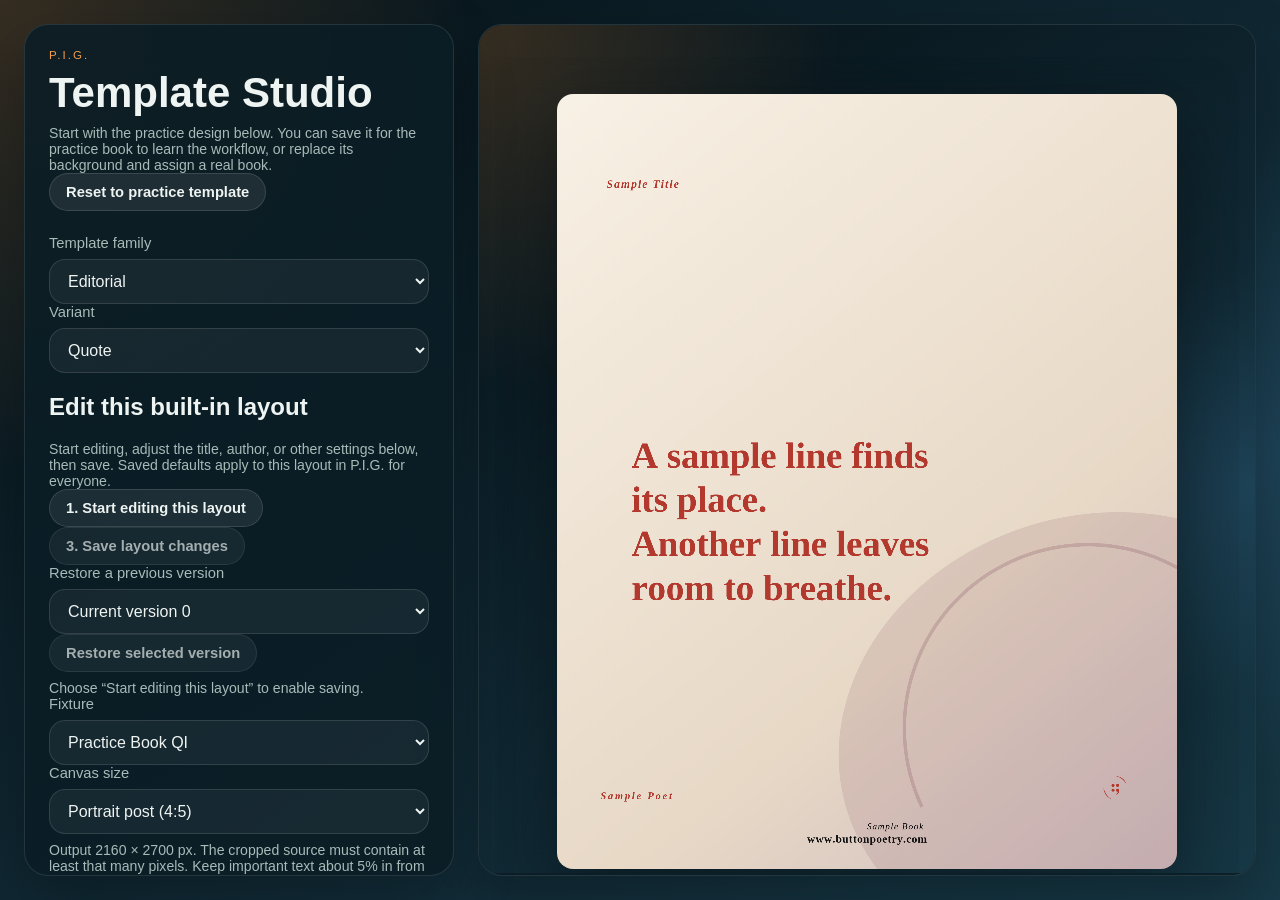
==== template-studio.html @ d252e01c "Add Studio text anchors and restore quote mark control" ====
<!DOCTYPE html>
<html lang="en">
  <head>
    <meta charset="UTF-8" />
    <meta name="viewport" content="width=device-width, initial-scale=1.0" />
    <title>P.I.G. Template Studio</title>
    <link rel="icon" type="image/png" href="./assets/branding/pig-logo.png" />
    <link rel="stylesheet" href="./styles.css" />
    <style>
      body {
        min-height: 100vh;
      }

      .studio-shell {
        display: grid;
        grid-template-columns: minmax(320px, 430px) minmax(0, 1fr);
        gap: 24px;
        padding: 24px;
      }

      .studio-panel,
      .studio-preview {
        background: var(--panel);
        border: 1px solid var(--panel-border);
        border-radius: 24px;
        box-shadow: var(--shadow);
      }

      .studio-panel {
        padding: 24px;
        position: sticky;
        top: 24px;
        max-height: calc(100vh - 48px);
        overflow: auto;
      }

      .studio-preview {
        overflow: hidden;
      }

      .studio-preview iframe {
        display: block;
        width: 100%;
        min-height: calc(100vh - 52px);
        border: 0;
      }

      .studio-header {
        margin-bottom: 24px;
      }

      .studio-header h1 {
        margin: 0;
        font-size: 42px;
      }

      @media (max-width: 980px) {
        .studio-shell {
          grid-template-columns: 1fr;
        }

        .studio-panel {
          position: static;
          max-height: none;
        }
      }
    </style>
  </head>
  <body>
    <main class="studio-shell">
      <section class="studio-panel">
        <div class="studio-header">
          <p class="eyebrow">P.I.G.</p>
          <h1>Template Studio</h1>
          <p class="supporting-text">Start with the practice design below. You can save it for the practice book to learn the workflow, or replace its background and assign a real book.</p>
          <button id="studioLoadPractice" class="secondary-button inline-button" type="button">Reset to practice template</button>
        </div>

        <div class="panel-block">
          <label class="block-label" for="studioFamily">Template family</label>
          <select id="studioFamily"></select>
          <label class="block-label" for="studioVariant">Variant</label>
          <select id="studioVariant"></select>
          <select id="studioTemplate" hidden aria-hidden="true"></select>
        </div>

        <div class="panel-block" id="studioBuiltInBlock" hidden>
          <h2>Edit this built-in layout</h2>
          <p class="supporting-text">Start editing, adjust the title, author, or other settings below, then save. Saved defaults apply to this layout in P.I.G. for everyone.</p>
          <button id="studioEditBuiltIn" class="secondary-button inline-button" type="button">1. Start editing this layout</button>
          <button id="studioSaveBuiltIn" class="secondary-button inline-button" type="button" disabled>3. Save layout changes</button>
          <label class="block-label" for="studioBuiltInRevision">Restore a previous version</label>
          <select id="studioBuiltInRevision"></select>
          <button id="studioRestoreBuiltIn" class="secondary-button inline-button" type="button" disabled>Restore selected version</button>
          <p id="studioBuiltInStatus" class="supporting-text" role="status">Choose “Start editing this layout” to enable saving.</p>
        </div>

        <div class="panel-block">
          <label class="block-label" for="studioFixture">Fixture</label>
          <select id="studioFixture"></select>
        </div>

        <div class="panel-block">
          <label class="block-label" for="studioSize">Canvas size</label>
          <select id="studioSize">
            <option value="2160x2700">Portrait post (4:5)</option>
            <option value="1080x1080">Square post (1:1)</option>
            <option value="2160x3840">Vertical story (9:16)</option>
          </select>
          <p id="studioSizeGuidance" class="supporting-text" role="status"></p>
        </div>

        <div class="panel-block" id="studioBaseGraphicBlock" hidden>
          <label class="block-label" for="studioBaseGraphic">Replace the base graphic</label>
          <input id="studioBaseGraphic" type="file" accept="image/png,image/jpeg" />
          <p class="supporting-text">PNG or JPEG, up to 12 MB and 6000 × 6000 pixels. The source stays in your browser while you design.</p>
          <button id="clearStudioBaseGraphic" class="secondary-button inline-button" type="button" hidden>Remove preview graphic</button>
          <p id="studioBaseGraphicStatus" class="supporting-text" role="status"></p>
        </div>

        <div class="panel-block" id="studioCropBlock" hidden>
          <label class="block-label" for="studioZoom">Crop zoom</label>
          <input id="studioZoom" type="range" min="100" max="300" value="100" />
          <label class="block-label" for="studioCropX">Horizontal focus</label>
          <input id="studioCropX" type="range" min="0" max="100" value="50" />
          <label class="block-label" for="studioCropY">Vertical focus</label>
          <input id="studioCropY" type="range" min="0" max="100" value="50" />
          <p id="studioResolutionStatus" class="supporting-text" role="status"></p>
        </div>

        <div class="panel-block" id="studioCoverBlock" hidden>
          <h2>Movable book cover</h2>
          <label class="block-label" for="studioCoverGraphic">Upload cover separately</label>
          <input id="studioCoverGraphic" type="file" accept="image/png,image/jpeg" />
          <p class="supporting-text">PNG or JPEG, up to 12 MB. Use a separate cover file; a cover baked into the base graphic stays fixed there.</p>
          <p id="studioCoverStatus" class="supporting-text" role="status">No cover uploaded.</p>
          <div id="studioCoverPosition" hidden>
            <label class="block-label" for="studioCoverX">Cover left edge X (%)</label>
            <input id="studioCoverX" type="range" min="0" max="100" value="75" />
            <label class="block-label" for="studioCoverY">Cover top edge Y (%)</label>
            <input id="studioCoverY" type="range" min="0" max="100" value="72" />
            <label class="block-label" for="studioCoverWidth">Cover width (%)</label>
            <input id="studioCoverWidth" type="range" min="1" max="60" value="20" />
            <p id="studioCoverPositionStatus" class="supporting-text" role="status"></p>
            <button id="studioRemoveCover" class="secondary-button inline-button" type="button">Remove cover from template</button>
          </div>
        </div>

        <div class="panel-block" id="studioDesignBlock" hidden>
          <h2>Draft settings</h2>
          <p class="supporting-text">Blank fields keep the starter setting. Position and box dimensions use percentages of the canvas.</p>
          <h3>Poem box</h3>
          <label class="block-label" for="studioBodyFont">Poem font</label>
          <select id="studioBodyFont">
            <option value="">Starter default</option>
            <option value="Georgia">Georgia</option>
            <option value="Palatino">Palatino</option>
            <option value="Helvetica">Helvetica</option>
            <option value="Courier Prime">Courier Prime</option>
          </select>
          <label class="block-label" for="studioBodyFontSize">Poem font size</label>
          <input id="studioBodyFontSize" type="number" min="24" max="180" placeholder="Starter default" />
          <label class="block-label" for="studioTextX">Poem position X (%)</label>
          <input id="studioTextX" type="number" min="0" max="100" placeholder="Starter default" />
          <label class="block-label" for="studioTextAnchor">Poem box X anchors from</label>
          <select id="studioTextAnchor"><option value="">Layout default</option><option value="left">Left edge</option><option value="center">Center</option><option value="right">Right edge</option></select>
          <label class="block-label" for="studioTextY">Poem position Y (%)</label>
          <input id="studioTextY" type="number" min="0" max="100" placeholder="Starter default" />
          <label class="block-label" for="studioTextWidth">Poem box width (%)</label>
          <input id="studioTextWidth" type="number" min="10" max="100" placeholder="Starter default" />
          <label class="block-label" for="studioTextHeight">Poem box height (%)</label>
          <input id="studioTextHeight" type="number" min="10" max="100" placeholder="Starter default" />
          <label class="block-label" for="studioTextAlign">Poem alignment inside box</label>
          <select id="studioTextAlign"><option value="">Starter default</option><option value="left">Left</option><option value="center">Center</option><option value="right">Right</option></select>
          <h3>Title</h3>
          <label class="block-label" for="studioTitleVisibility">Title</label>
          <select id="studioTitleVisibility"><option value="">Starter default</option><option value="on">Show</option><option value="off">Hide</option></select>
          <label class="block-label" for="studioTitleSize">Title size</label>
          <input id="studioTitleSize" type="number" min="8" max="120" placeholder="Starter default" />
          <label class="block-label" for="studioTitleX">Title position X (%)</label>
          <input id="studioTitleX" type="number" min="0" max="100" placeholder="Starter default" />
          <label class="block-label" for="studioTitleAnchor">Title X anchors from</label>
          <select id="studioTitleAnchor"><option value="">Layout default</option><option value="left">Left edge</option><option value="center">Center</option><option value="right">Right edge</option></select>
          <label class="block-label" for="studioTitleY">Title position Y (%)</label>
          <input id="studioTitleY" type="number" min="0" max="100" placeholder="Starter default" />
          <h3>Author credit</h3>
          <label class="block-label" for="studioAuthorVisibility">Author</label>
          <select id="studioAuthorVisibility"><option value="">Starter default</option><option value="on">Show</option><option value="off">Hide</option></select>
          <label class="block-label" for="studioAuthorSize">Author size</label>
          <input id="studioAuthorSize" type="number" min="8" max="120" placeholder="Starter default" />
          <label class="block-label" for="studioAuthorX">Author position X (%)</label>
          <input id="studioAuthorX" type="number" min="0" max="100" placeholder="Starter default" />
          <label class="block-label" for="studioAuthorAnchor">Author X anchors from</label>
          <select id="studioAuthorAnchor"><option value="">Layout default</option><option value="left">Left edge</option><option value="center">Center</option><option value="right">Right edge</option></select>
          <label class="block-label" for="studioAuthorY">Author position Y (%)</label>
          <input id="studioAuthorY" type="number" min="0" max="100" placeholder="Starter default" />
          <h3>Book or contest label</h3>
          <label class="block-label" for="studioBookVisibility">Book or contest label</label>
          <select id="studioBookVisibility"><option value="">Starter default</option><option value="on">Show</option><option value="off">Hide</option></select>
          <label class="block-label" for="studioBookSize">Book label size</label>
          <input id="studioBookSize" type="number" min="8" max="120" placeholder="Starter default" />
          <label class="block-label" for="studioBookX">Book label position X (%)</label>
          <input id="studioBookX" type="number" min="0" max="100" placeholder="Starter default" />
          <label class="block-label" for="studioBookAnchor">Book label X anchors from</label>
          <select id="studioBookAnchor"><option value="">Layout default</option><option value="left">Left edge</option><option value="center">Center</option><option value="right">Right edge</option></select>
          <p class="supporting-text">On Printed Book and Badge Circle layouts, author and book are one credit line. Its anchor is set by Author.</p>
          <label class="block-label" for="studioBookY">Book label position Y (%)</label>
          <input id="studioBookY" type="number" min="0" max="100" placeholder="Starter default" />
          <h3>Button Poetry branding</h3>
          <label class="block-label" for="studioLogoMode">Logo</label>
          <select id="studioLogoMode"><option value="">Template default</option><option value="none">Off</option><option value="auto">Template default logo</option><option value="semicolon-black">Semicolon black</option><option value="semicolon-white">Semicolon white</option><option value="text-black">Button Poetry black</option><option value="text-white">Button Poetry white</option></select>
          <label class="block-label" for="studioLogoX">Logo center X (%)</label>
          <input id="studioLogoX" type="number" min="0" max="100" step="0.5" placeholder="Template default" />
          <label class="block-label" for="studioLogoY">Logo center Y (%)</label>
          <input id="studioLogoY" type="number" min="0" max="100" step="0.5" placeholder="Template default" />
          <label class="block-label" for="studioLogoSize">Logo width (%)</label>
          <input id="studioLogoSize" type="number" min="2" max="18" step="0.2" placeholder="Template default" />
          <label class="block-label" for="studioWebsiteEnabled">Website line</label>
          <select id="studioWebsiteEnabled"><option value="">Template default</option><option value="on">Show</option><option value="off">Hide</option></select>
          <label class="block-label" for="studioWebsiteText">Website text</label>
          <input id="studioWebsiteText" type="text" maxlength="120" placeholder="www.buttonpoetry.com" />
          <label class="block-label" for="studioWebsiteX">Website center X (%)</label>
          <input id="studioWebsiteX" type="number" min="0" max="100" step="0.5" placeholder="Template default: 50" />
          <label class="block-label" for="studioWebsiteY">Website top Y (%)</label>
          <input id="studioWebsiteY" type="number" min="0" max="100" step="0.5" placeholder="Template default: 95.5" />
          <label class="block-label" for="studioWebsiteSize">Website text size (% of width)</label>
          <input id="studioWebsiteSize" type="number" min="1" max="5" step="0.1" placeholder="Template default: 1.8" />
          <button id="studioSaveBuiltInBottom" class="secondary-button inline-button" type="button" hidden>3. Save layout changes</button>
        </div>

        <div class="panel-block" id="studioPublishBlock" hidden>
          <h2>Shared book template</h2>
          <p class="supporting-text">Save the sample only for the practice book, or replace its background and assign a real book. Load a saved variant to revise it in place, or give it a new name to make another variant.</p>
          <button id="studioUsePracticeBook" class="secondary-button inline-button" type="button">Use practice book</button>
          <label class="block-label" for="studioTemplateName">Variant name</label>
          <input id="studioTemplateName" type="text" maxlength="120" />
          <label class="block-label" for="studioBookTitle">Book title</label>
          <input id="studioBookTitle" type="text" maxlength="200" />
          <label class="block-label" for="studioBookShortener">Book shortener</label>
          <input id="studioBookShortener" type="text" maxlength="40" />
          <label class="block-label" for="studioReleaseYear">Release year</label>
          <input id="studioReleaseYear" type="text" inputmode="numeric" pattern="[0-9]{4}" maxlength="4" />
          <label class="block-label" for="studioReleaseCatalog">Release catalog (optional)</label>
          <input id="studioReleaseCatalog" type="text" maxlength="120" />
          <p id="studioBookKey" class="supporting-text"></p>
          <label class="block-label" for="studioExistingTemplate">Edit a saved variant</label>
          <select id="studioExistingTemplate"><option value="">Use selected starter</option></select>
          <button id="studioSaveShared" class="secondary-button inline-button" type="button">Save as new shared variant</button>
          <button id="studioUpdateShared" class="secondary-button inline-button" type="button" disabled>Update selected variant</button>
          <p id="studioSaveStatus" class="supporting-text" role="status"></p>
        </div>

        <div class="results-toolbar">
          <button id="refreshStudioPreview" class="secondary-button inline-button" type="button">Refresh preview</button>
          <a class="ghost-button inline-button" href="./">Open P.I.G.</a>
          <a class="ghost-button inline-button" href="./?practice=1">Open P.I.G. practice</a>
        </div>

        <p class="supporting-text">
          Use an approved starter or saved book variant. Publishing creates a new shared book variant; other template types remain in preview.
        </p>
      </section>

      <section class="studio-preview">
        <iframe id="studioPreview" src="./?studio=1" title="P.I.G. template preview"></iframe>
      </section>
    </main>

    <script src="./template-studio.js?v=20261021-text-anchors"></script>
  </body>
</html>
---- styles.css ----
:root {
  color-scheme: dark;
  --panel: rgba(11, 29, 37, 0.88);
  --panel-border: rgba(215, 227, 234, 0.12);
  --text: #eef4f2;
  --muted: #a8bbb8;
  --accent: #f29e4c;
  --shadow: 0 24px 60px rgba(0, 0, 0, 0.28);
}

* {
  box-sizing: border-box;
}

body {
  margin: 0;
  min-height: 100vh;
  font-family: "Trebuchet MS", "Segoe UI", sans-serif;
  color: var(--text);
  background:
    radial-gradient(circle at top left, rgba(242, 158, 76, 0.2), transparent 30%),
    radial-gradient(circle at right, rgba(72, 143, 196, 0.2), transparent 24%),
    linear-gradient(145deg, #071116, #102833 52%, #173947);
}

.app-shell {
  width: min(1520px, calc(100vw - 32px));
  margin: 0 auto;
  padding: 32px 0 40px;
}

.hero {
  display: flex;
  align-items: flex-end;
  justify-content: space-between;
  gap: 24px;
  flex-wrap: wrap;
  margin-bottom: 18px;
}

.hero-brand {
  display: flex;
  align-items: center;
  gap: 16px;
}

.hero-logo {
  width: 72px;
  height: 72px;
  object-fit: contain;
  border-radius: 20px;
  background: rgba(255, 255, 255, 0.92);
  padding: 8px;
  box-shadow: 0 14px 36px rgba(0, 0, 0, 0.22);
}

.hero-actions {
  display: flex;
  gap: 12px;
  flex-wrap: wrap;
  justify-content: flex-end;
}

.hero-status-row {
  width: 100%;
  display: flex;
  justify-content: flex-end;
}

.eyebrow {
  margin: 0 0 8px;
  text-transform: uppercase;
  letter-spacing: 0.18em;
  font-size: 0.72rem;
  color: var(--accent);
}

.hero h1 {
  margin: 0;
  max-width: none;
  font-size: clamp(1.9rem, 3vw, 2.8rem);
  line-height: 1;
}

@media (max-width: 900px) {
  .hero {
    align-items: flex-start;
    flex-direction: column;
  }

  .hero-actions {
    justify-content: flex-start;
  }

  .hero-status-row {
    justify-content: flex-start;
  }

  .hero-status-message {
    text-align: left;
  }
}

.workspace {
  display: grid;
  grid-template-columns: minmax(390px, 480px) minmax(0, 1fr);
  gap: 24px;
  align-items: start;
}

.controls-panel,
.preview-panel {
  background: var(--panel);
  border: 1px solid var(--panel-border);
  border-radius: 28px;
  box-shadow: var(--shadow);
  backdrop-filter: blur(16px);
}

.controls-panel {
  padding: 24px;
  position: sticky;
  top: 24px;
  max-height: calc(100vh - 48px);
  overflow-y: auto;
  overscroll-behavior: contain;
  min-height: 0;
  padding-bottom: 48px;
}

.control-section {
  margin-bottom: 16px;
  border: 1px solid rgba(255, 255, 255, 0.08);
  border-radius: 18px;
  background: rgba(255, 255, 255, 0.02);
  overflow: visible;
  min-height: 0;
}

.control-section summary {
  list-style: none;
  cursor: pointer;
  padding: 14px 16px;
  font-size: 0.88rem;
  font-weight: 700;
  letter-spacing: 0.08em;
  text-transform: uppercase;
  color: var(--text);
  background: rgba(255, 255, 255, 0.04);
}

.control-section summary::-webkit-details-marker {
  display: none;
}

.control-section summary::after {
  content: "+";
  float: right;
  color: var(--muted);
}

.control-section[open] summary::after {
  content: "–";
}

.control-section > .panel-block,
.control-section > .panel-grid {
  margin: 0;
  padding: 16px;
}

.control-section > .panel-grid + .panel-grid,
.control-section > .panel-block + .panel-block,
.control-section > .panel-block + .panel-grid,
.control-section > .panel-grid + .panel-block {
  padding-top: 0;
}

.panel-grid {
  display: grid;
  grid-template-columns: repeat(2, minmax(0, 1fr));
  gap: 16px;
  margin-top: 18px;
}

.block-label,
.section-label {
  display: block;
  margin-bottom: 8px;
  font-size: 0.92rem;
  color: var(--muted);
}

.section-label {
  text-transform: uppercase;
  letter-spacing: 0.12em;
  font-size: 0.74rem;
}

textarea,
select,
input[type="number"],
input[type="search"] {
  width: 100%;
  border: 1px solid rgba(255, 255, 255, 0.12);
  border-radius: 16px;
  padding: 12px 14px;
  background: rgba(255, 255, 255, 0.05);
  color: var(--text);
  font: inherit;
}

textarea {
  resize: vertical;
  min-height: 140px;
  line-height: 1.45;
}

input[type="range"] {
  width: 100%;
  min-height: 44px;
  touch-action: pan-y;
  accent-color: var(--accent);
}

.mobile-range-shell {
  display: contents;
}

.mobile-range-step,
.mobile-range-edit {
  display: none;
}

input[type="color"] {
  width: 100%;
  height: 52px;
  border: 0;
  border-radius: 16px;
  background: transparent;
  padding: 0;
}

.supporting-text,
.value-readout,
.status-message {
  margin: 8px 0 0;
  color: var(--muted);
  font-size: 0.88rem;
}

.hero-status-message {
  margin: 0;
  max-width: min(820px, 100%);
  padding: 10px 14px;
  border: 1px solid rgba(255, 255, 255, 0.1);
  border-radius: 14px;
  background: rgba(255, 255, 255, 0.04);
  line-height: 1.4;
  text-align: right;
}

.record-meta {
  margin-top: 10px;
  padding: 12px 14px;
  border-radius: 14px;
  background: rgba(255, 255, 255, 0.05);
  color: var(--muted);
  font-size: 0.88rem;
  line-height: 1.5;
}

.record-meta p {
  margin: 0;
}

.record-meta p + p,
.record-meta p + .record-meta-list {
  margin-top: 8px;
}

.record-meta a {
  color: var(--text);
}

.record-meta code {
  color: var(--text);
  font-family: "SFMono-Regular", Consolas, monospace;
}

.record-meta-list {
  margin: 0;
  padding-left: 18px;
}

.rework-notes {
  margin-top: 10px;
  padding: 10px 12px;
  border-left: 3px solid var(--accent);
  border-radius: 10px;
  background: rgba(242, 158, 76, 0.1);
  color: var(--text);
}

.rework-notes h4 {
  margin: 0 0 6px;
  color: var(--accent);
  font-size: 0.8rem;
  letter-spacing: 0.08em;
  text-transform: uppercase;
}

.rework-notes p {
  margin: 0;
}

.rework-notes p + p {
  margin-top: 6px;
}

.rework-notes.compact {
  font-size: 0.84rem;
}

.coverage-fields {
  margin-top: 10px;
  padding: 10px 12px;
  border-left: 3px solid #8be6cb;
  border-radius: 10px;
  background: rgba(139, 230, 203, 0.08);
  color: var(--text);
}

.coverage-fields h4 {
  margin: 0 0 6px;
  color: #8be6cb;
  font-size: 0.8rem;
  letter-spacing: 0.08em;
  text-transform: uppercase;
}

.coverage-fields p {
  margin: 0;
}

.coverage-fields p + p {
  margin-top: 6px;
}

.coverage-fields.compact {
  font-size: 0.84rem;
}

.rework-restore-status {
  margin-top: 10px;
  padding: 10px 12px;
  border-radius: 10px;
  font-size: 0.88rem;
}

.rework-restore-status p {
  margin: 0;
}

.rework-restore-status p + p {
  margin-top: 4px;
}

.rework-restore-status.restored {
  background: rgba(139, 230, 203, 0.12);
  color: #c8fff0;
}

.rework-restore-status.text-only {
  background: rgba(255, 255, 255, 0.06);
  color: var(--muted);
}

.rework-history-diagnostics {
  margin-top: 8px;
  padding-top: 8px;
  border-top: 1px solid rgba(255, 255, 255, 0.14);
}

.line-break-guide {
  margin-top: 12px;
  padding: 12px 14px;
  border-radius: 14px;
  background: rgba(255, 255, 255, 0.04);
  border: 1px dashed rgba(255, 255, 255, 0.12);
  color: var(--muted);
  font-family: "SFMono-Regular", Consolas, monospace;
  font-size: 0.84rem;
  line-height: 1.6;
  white-space: pre-wrap;
  word-break: break-word;
}

.line-break-guide-line-number {
  color: rgba(242, 158, 76, 0.92);
}

.line-break-guide-break {
  color: #f3d08b;
}

.line-break-guide-blank {
  color: rgba(168, 187, 184, 0.7);
  font-style: italic;
}

.split-inputs {
  display: grid;
  grid-template-columns: repeat(2, minmax(0, 1fr));
  gap: 12px;
}

.results-toolbar {
  margin-top: 14px;
  display: flex;
  gap: 12px;
  align-items: center;
  flex-wrap: wrap;
}

.panel-row {
  display: flex;
  gap: 12px;
  align-items: center;
}

.panel-row > input {
  flex: 1;
}

.app-dialog {
  width: min(720px, calc(100vw - 32px));
  border: 1px solid var(--panel-border);
  border-radius: 28px;
  padding: 0;
  background: rgba(11, 29, 37, 0.96);
  color: var(--text);
  box-shadow: var(--shadow);
}

.app-dialog::backdrop {
  background: rgba(0, 0, 0, 0.6);
  backdrop-filter: blur(6px);
}

.dialog-card {
  margin: 0;
}

.dialog-header,
.dialog-actions {
  display: flex;
  align-items: center;
  justify-content: space-between;
  gap: 16px;
  padding: 20px 24px;
  border-bottom: 1px solid rgba(255, 255, 255, 0.08);
}

.dialog-actions {
  border-bottom: 0;
  border-top: 1px solid rgba(255, 255, 255, 0.08);
  justify-content: flex-end;
}

.dialog-body {
  padding: 8px 24px 20px;
}

.results-list {
  margin-top: 14px;
  display: grid;
  gap: 12px;
  max-height: 320px;
  overflow: auto;
}

.compact-results-list {
  max-height: 220px;
}

.result-card {
  padding: 14px;
  border-radius: 18px;
  background: rgba(255, 255, 255, 0.05);
  border: 1px solid rgba(255, 255, 255, 0.08);
}

.result-title {
  margin: 0;
  font-size: 1rem;
}

.result-subtitle,
.result-text {
  margin: 8px 0 0;
  color: var(--muted);
  font-size: 0.9rem;
  line-height: 1.45;
}

.result-actions {
  margin-top: 12px;
  display: flex;
  gap: 8px;
  flex-wrap: wrap;
}

.result-meta {
  margin: 8px 0 0;
  color: var(--muted);
  font-size: 0.82rem;
  line-height: 1.4;
}

.compact-card {
  padding: 12px;
}

.background-asset-row {
  display: flex;
  align-items: center;
  justify-content: space-between;
  gap: 12px;
}

.background-asset-thumb {
  width: 56px;
  height: 56px;
  flex: 0 0 auto;
  border-radius: 14px;
  border: 1px solid rgba(255, 255, 255, 0.12);
  background: rgba(255, 255, 255, 0.08);
  background-position: center;
  background-size: cover;
  box-shadow: inset 0 0 0 1px rgba(0, 0, 0, 0.18);
}

.background-asset-meta {
  flex: 1 1 auto;
  min-width: 0;
}

.preview-panel {
  display: flex;
  align-items: center;
  justify-content: center;
  padding: 28px;
  overflow: auto;
  position: sticky;
  top: 24px;
  max-height: calc(100vh - 48px);
}

.preview-frame {
  width: 100%;
  display: flex;
  align-items: center;
  justify-content: center;
  min-height: 720px;
}

canvas {
  width: min(100%, 760px);
  height: auto;
  border-radius: 24px;
  box-shadow: 0 28px 80px rgba(0, 0, 0, 0.42);
  background: #0b1518;
}

body.template-studio-renderer .hero,
body.template-studio-renderer .controls-panel {
  display: none;
}

body.template-studio-renderer .workspace {
  display: block;
}

body.template-studio-renderer .preview-panel {
  position: static;
  max-height: none;
  min-height: 100vh;
  border: 0;
  border-radius: 0;
  box-shadow: none;
  background: transparent;
  padding: 18px;
}

body.template-studio-renderer .preview-frame {
  min-height: 0;
}

body.template-studio-renderer canvas {
  width: min(100%, 620px);
  border-radius: 16px;
}

.primary-button,
.secondary-button,
.ghost-button {
  border: 0;
  border-radius: 999px;
  padding: 14px 22px;
  font: inherit;
  font-weight: 700;
  cursor: pointer;
  position: relative;
  transform: translateY(0) scale(1);
  transition:
    background-color 160ms ease,
    border-color 160ms ease,
    box-shadow 160ms ease,
    color 160ms ease,
    filter 160ms ease,
    transform 120ms ease;
  will-change: transform, filter;
}

.primary-button {
  color: #08161d;
  background: linear-gradient(135deg, #f3d08b, #f29e4c);
  box-shadow: 0 10px 28px rgba(242, 158, 76, 0.24);
}

.secondary-button {
  color: var(--text);
  background: rgba(255, 255, 255, 0.08);
  border: 1px solid rgba(255, 255, 255, 0.12);
  box-shadow: 0 8px 24px rgba(242, 158, 76, 0);
}

.ghost-button {
  color: var(--muted);
  background: transparent;
  border: 1px solid rgba(255, 255, 255, 0.12);
  box-shadow: 0 8px 24px rgba(242, 158, 76, 0);
}

.inline-button {
  padding: 10px 16px;
  font-size: 0.92rem;
}

.primary-button:hover,
.secondary-button:hover,
.ghost-button:hover {
  filter: brightness(1.05);
  border-color: rgba(243, 208, 139, 0.38);
  box-shadow: 0 12px 30px rgba(242, 158, 76, 0.18);
  transform: translateY(-1px) scale(1.01);
}

.primary-button:active,
.secondary-button:active,
.ghost-button:active {
  filter: brightness(1.12);
  box-shadow: 0 4px 14px rgba(242, 158, 76, 0.28);
  transform: translateY(1px) scale(0.985);
}

.primary-button:focus-visible,
.secondary-button:focus-visible,
.ghost-button:focus-visible {
  outline: 2px solid rgba(243, 208, 139, 0.78);
  outline-offset: 3px;
}

.primary-button:disabled,
.secondary-button:disabled,
.ghost-button:disabled {
  cursor: wait;
  opacity: 0.68;
  filter: saturate(0.75);
}

.button-clicked {
  animation: button-click-glow 260ms ease-out;
}

@keyframes button-click-glow {
  0% {
    box-shadow: 0 0 0 rgba(242, 158, 76, 0);
  }

  42% {
    box-shadow:
      0 0 0 4px rgba(243, 208, 139, 0.14),
      0 0 28px rgba(242, 158, 76, 0.38);
  }

  100% {
    box-shadow: 0 8px 24px rgba(242, 158, 76, 0);
  }
}

@media (max-width: 760px), (pointer: coarse) {
  .mobile-range-shell {
    display: grid;
    grid-template-columns: 48px minmax(0, 1fr) 48px;
    gap: 8px;
    align-items: center;
    margin-top: 8px;
  }

  .mobile-range-shell input[type="range"] {
    grid-column: 1 / -1;
    min-height: 0;
    max-height: 0;
    margin: 0;
    opacity: 0;
    overflow: hidden;
    pointer-events: none;
    transition:
      max-height 160ms ease,
      opacity 160ms ease,
      margin 160ms ease;
  }

  .mobile-range-shell.is-editing input[type="range"] {
    min-height: 44px;
    max-height: 56px;
    margin: 2px 0 4px;
    opacity: 1;
    pointer-events: auto;
  }

  .mobile-range-step,
  .mobile-range-edit {
    display: inline-flex;
    align-items: center;
    justify-content: center;
    min-height: 44px;
    border: 1px solid rgba(255, 255, 255, 0.14);
    border-radius: 999px;
    background: rgba(255, 255, 255, 0.06);
    color: var(--text);
    font: inherit;
    font-weight: 800;
  }

  .mobile-range-edit {
    grid-column: 2;
  }

  .mobile-range-step:active,
  .mobile-range-edit:active {
    border-color: rgba(242, 176, 91, 0.6);
    background: rgba(242, 176, 91, 0.16);
  }

  body.is-mobile-range-dragging .preview-shell {
    opacity: 0.94;
  }
}

@media (max-width: 1080px) {
  .hero,
  .workspace {
    display: grid;
    grid-template-columns: 1fr;
  }

  .hero {
    align-items: start;
  }

  .hero h1 {
    max-width: none;
  }

  .hero-actions {
    justify-content: start;
  }

  .controls-panel {
    position: static;
    max-height: none;
    overflow: visible;
  }

  .preview-panel {
    position: static;
    max-height: none;
  }
}

@media (max-width: 680px) {
  .app-shell {
    width: min(100vw - 20px, 100%);
    padding-top: 20px;
  }

  .controls-panel,
  .preview-panel {
    border-radius: 22px;
  }

  .panel-grid,
  .split-inputs {
    grid-template-columns: 1fr;
  }
}
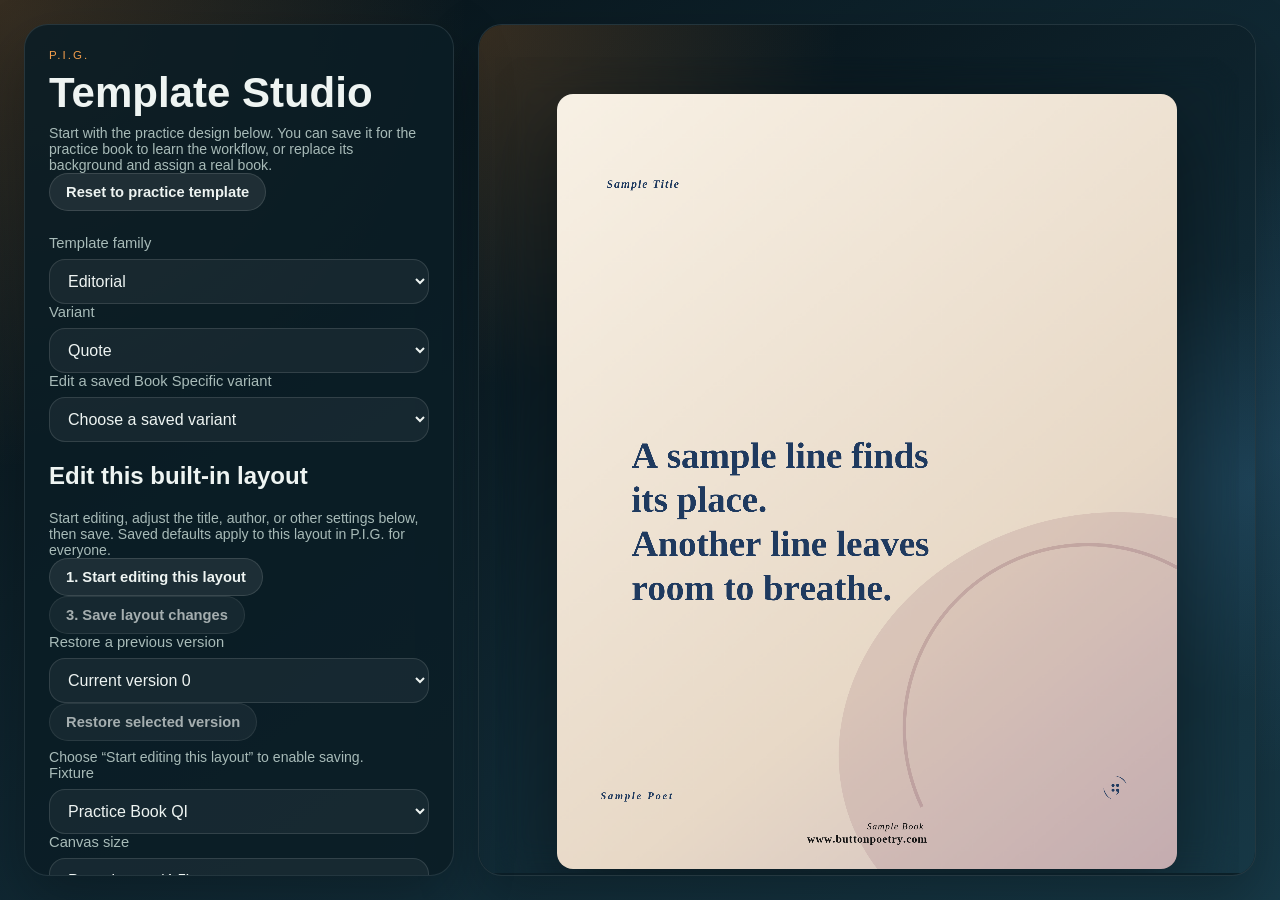
==== commit 18cf9319: "Make saved book-specific variants editable in Studio" ====
--- a/template-studio.html
+++ b/template-studio.html
@@ -81,6 +81,8 @@
           <select id="studioFamily"></select>
           <label class="block-label" for="studioVariant">Variant</label>
           <select id="studioVariant"></select>
+          <label class="block-label" for="studioExistingTemplate">Edit a saved Book Specific variant</label>
+          <select id="studioExistingTemplate"><option value="">Choose a saved variant</option></select>
           <select id="studioTemplate" hidden aria-hidden="true"></select>
         </div>
 
@@ -230,7 +232,7 @@
 
         <div class="panel-block" id="studioPublishBlock" hidden>
           <h2>Shared book template</h2>
-          <p class="supporting-text">Save the sample only for the practice book, or replace its background and assign a real book. Load a saved variant to revise it in place, or give it a new name to make another variant.</p>
+          <p class="supporting-text">Choose a saved variant above to edit it, then use Update selected variant here. To make a new one, upload a base graphic and assign a book.</p>
           <button id="studioUsePracticeBook" class="secondary-button inline-button" type="button">Use practice book</button>
           <label class="block-label" for="studioTemplateName">Variant name</label>
           <input id="studioTemplateName" type="text" maxlength="120" />
@@ -243,8 +245,6 @@
           <label class="block-label" for="studioReleaseCatalog">Release catalog (optional)</label>
           <input id="studioReleaseCatalog" type="text" maxlength="120" />
           <p id="studioBookKey" class="supporting-text"></p>
-          <label class="block-label" for="studioExistingTemplate">Edit a saved variant</label>
-          <select id="studioExistingTemplate"><option value="">Use selected starter</option></select>
           <button id="studioSaveShared" class="secondary-button inline-button" type="button">Save as new shared variant</button>
           <button id="studioUpdateShared" class="secondary-button inline-button" type="button" disabled>Update selected variant</button>
           <p id="studioSaveStatus" class="supporting-text" role="status"></p>
@@ -266,6 +266,6 @@
       </section>
     </main>
 
-    <script src="./template-studio.js?v=20261021-text-anchors"></script>
+    <script src="./template-studio.js?v=20261021-book-edit"></script>
   </body>
 </html>
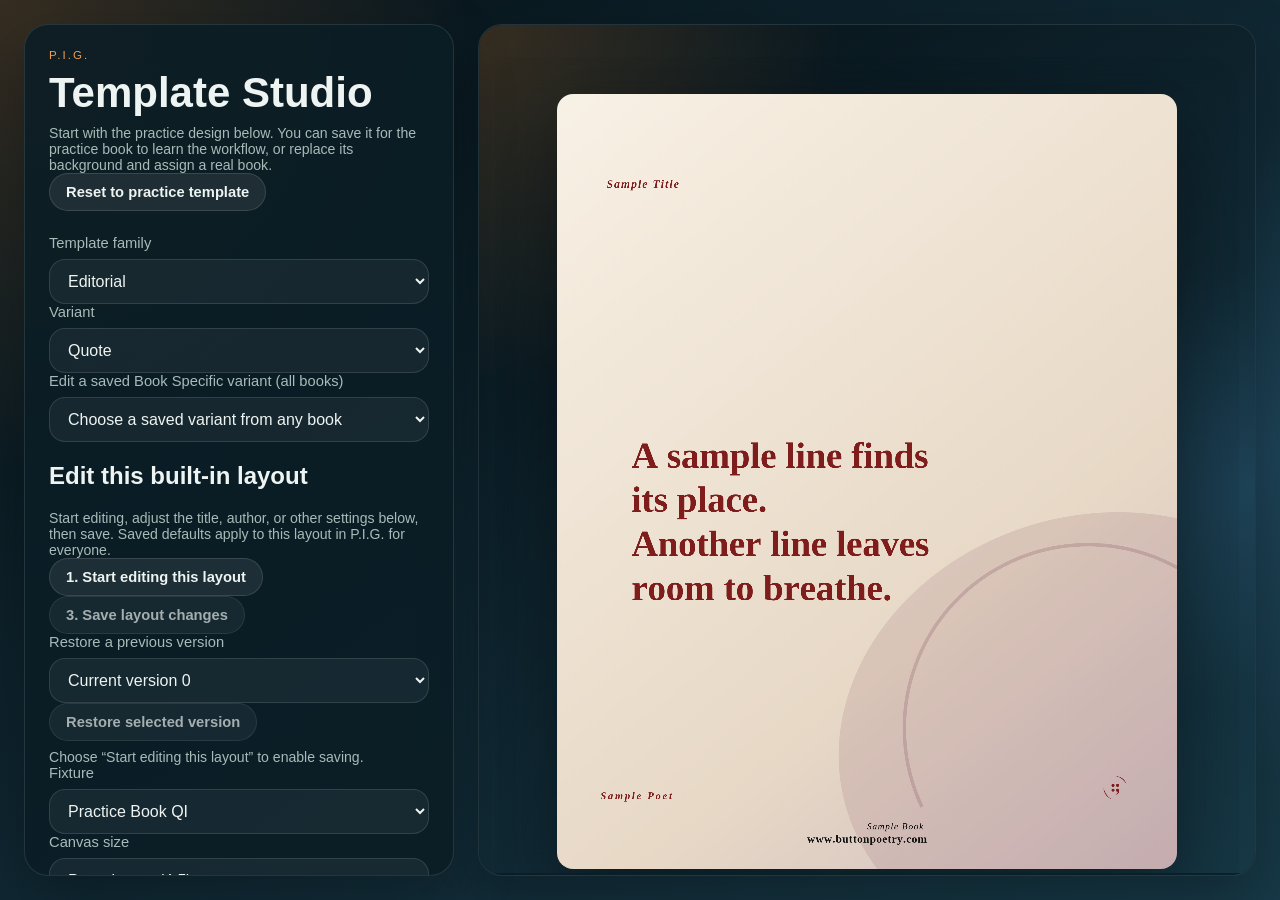
==== commit 4af31f39: "Show saved Studio book variants across books" ====
--- a/template-studio.html
+++ b/template-studio.html
@@ -81,8 +81,8 @@
           <select id="studioFamily"></select>
           <label class="block-label" for="studioVariant">Variant</label>
           <select id="studioVariant"></select>
-          <label class="block-label" for="studioExistingTemplate">Edit a saved Book Specific variant</label>
-          <select id="studioExistingTemplate"><option value="">Choose a saved variant</option></select>
+          <label class="block-label" for="studioExistingTemplate">Edit a saved Book Specific variant (all books)</label>
+          <select id="studioExistingTemplate"><option value="">Choose a saved variant from any book</option></select>
           <select id="studioTemplate" hidden aria-hidden="true"></select>
         </div>
 
@@ -266,6 +266,6 @@
       </section>
     </main>
 
-    <script src="./template-studio.js?v=20261021-book-edit"></script>
+    <script src="./template-studio.js?v=20261022-book-picker"></script>
   </body>
 </html>
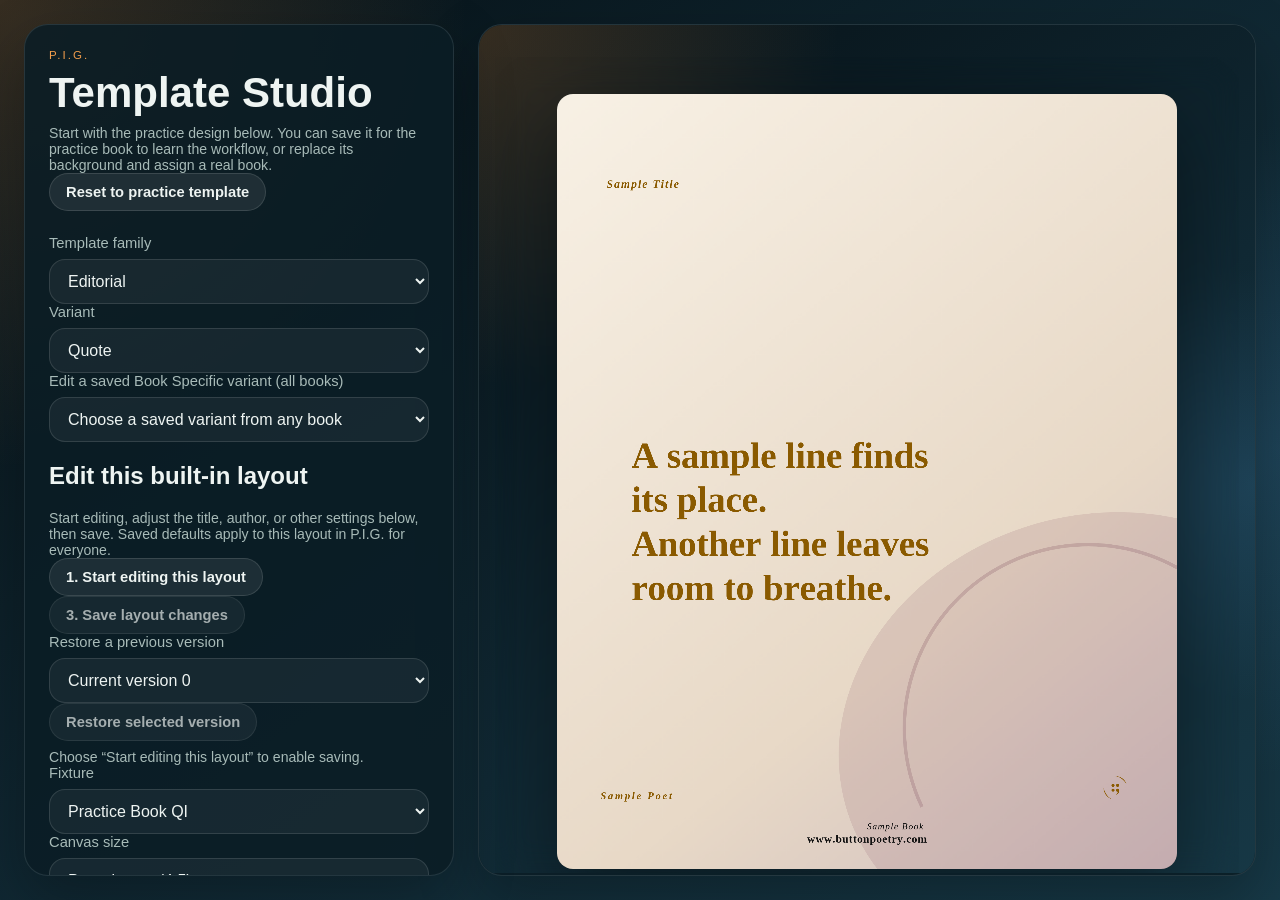
==== commit cda01e0d: "Add named Studio variants for editorial and printed books" ====
--- a/template-studio.html
+++ b/template-studio.html
@@ -95,6 +95,22 @@
           <select id="studioBuiltInRevision"></select>
           <button id="studioRestoreBuiltIn" class="secondary-button inline-button" type="button" disabled>Restore selected version</button>
           <p id="studioBuiltInStatus" class="supporting-text" role="status">Choose “Start editing this layout” to enable saving.</p>
+        </div>
+
+        <div class="panel-block" id="studioNamedVariantBlock" hidden>
+          <h2>Named variant</h2>
+          <p class="supporting-text">Start editing a layout above, then save a separate variant. Select a named variant from the Variant menu to revise it. The starter layout stays available. Separate background uploads remain in the Book Specific workflow.</p>
+          <label class="block-label" for="studioNamedVariantName">Variant name</label>
+          <input id="studioNamedVariantName" type="text" maxlength="120" placeholder="e.g. Large title" />
+          <div class="button-row">
+            <button id="studioSaveNamedVariant" class="secondary-button inline-button" type="button" disabled>Save as new variant</button>
+            <button id="studioUpdateNamedVariant" class="secondary-button inline-button" type="button" disabled>Update selected variant</button>
+            <button id="studioArchiveNamedVariant" class="ghost-button inline-button" type="button" disabled>Archive selected variant</button>
+          </div>
+          <label class="block-label" for="studioNamedVariantRevision">Restore a previous version</label>
+          <select id="studioNamedVariantRevision" disabled></select>
+          <button id="studioRestoreNamedVariant" class="secondary-button inline-button" type="button" disabled>Restore selected version</button>
+          <p id="studioNamedVariantStatus" class="supporting-text" role="status"></p>
         </div>
 
         <div class="panel-block">
@@ -257,7 +273,7 @@
         </div>
 
         <p class="supporting-text">
-          Use an approved starter or saved book variant. Publishing creates a new shared book variant; other template types remain in preview.
+          Save a named Editorial or Printed Book variant above, or publish a shared Book Specific variant from an approved starter.
         </p>
       </section>
 
@@ -266,6 +282,6 @@
       </section>
     </main>
 
-    <script src="./template-studio.js?v=20261022-book-picker"></script>
+    <script src="./template-studio.js?v=20261023-named-variants"></script>
   </body>
 </html>
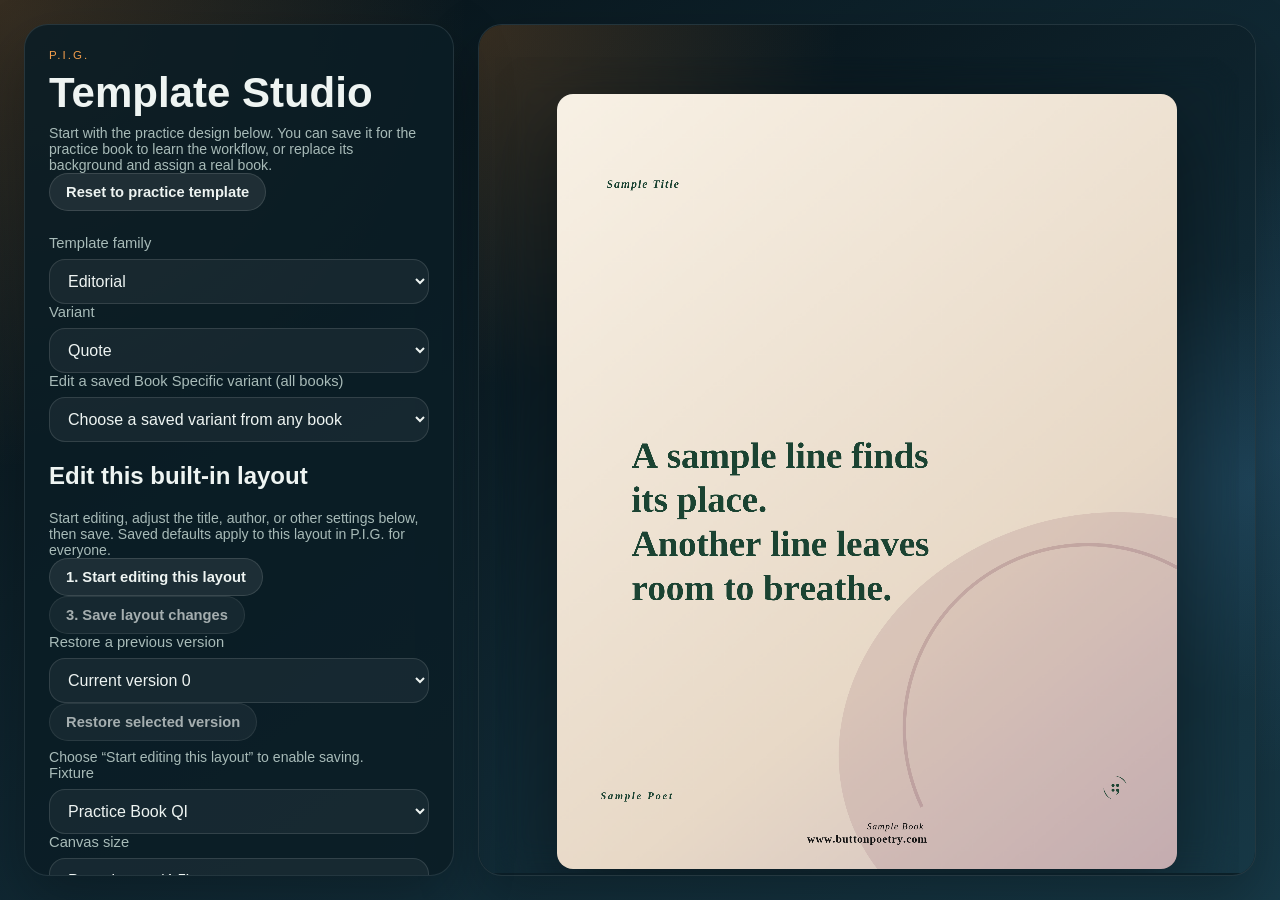
==== commit cf8c52e8: "Add movable chapbook winner badge" ====
--- a/template-studio.html
+++ b/template-studio.html
@@ -243,6 +243,16 @@
           <input id="studioWebsiteY" type="number" min="0" max="100" step="0.5" placeholder="Template default: 95.5" />
           <label class="block-label" for="studioWebsiteSize">Website text size (% of width)</label>
           <input id="studioWebsiteSize" type="number" min="1" max="5" step="0.1" placeholder="Template default: 1.8" />
+          <h3>Chapbook winner badge</h3>
+          <p class="supporting-text">Use the Chapbook Winner fixture to preview the award year. The badge does not replace the book title.</p>
+          <label class="block-label" for="studioChapbookBadgeEnabled">Badge</label>
+          <select id="studioChapbookBadgeEnabled"><option value="">Show for chapbook winners</option><option value="on">On</option><option value="off">Off</option></select>
+          <label class="block-label" for="studioChapbookBadgeX">Badge center X (%)</label>
+          <input id="studioChapbookBadgeX" type="number" min="0" max="100" step="1" placeholder="Template default: 85" />
+          <label class="block-label" for="studioChapbookBadgeY">Badge center Y (%)</label>
+          <input id="studioChapbookBadgeY" type="number" min="0" max="100" step="1" placeholder="Template default: 13" />
+          <label class="block-label" for="studioChapbookBadgeSize">Badge size (% of width)</label>
+          <input id="studioChapbookBadgeSize" type="number" min="8" max="35" step="1" placeholder="Template default: 19" />
           <button id="studioSaveBuiltInBottom" class="secondary-button inline-button" type="button" hidden>3. Save layout changes</button>
         </div>
 
@@ -282,6 +292,6 @@
       </section>
     </main>
 
-    <script src="./template-studio.js?v=20261023-named-variants"></script>
+    <script src="./template-studio.js?v=20261104-chapbook-badge"></script>
   </body>
 </html>
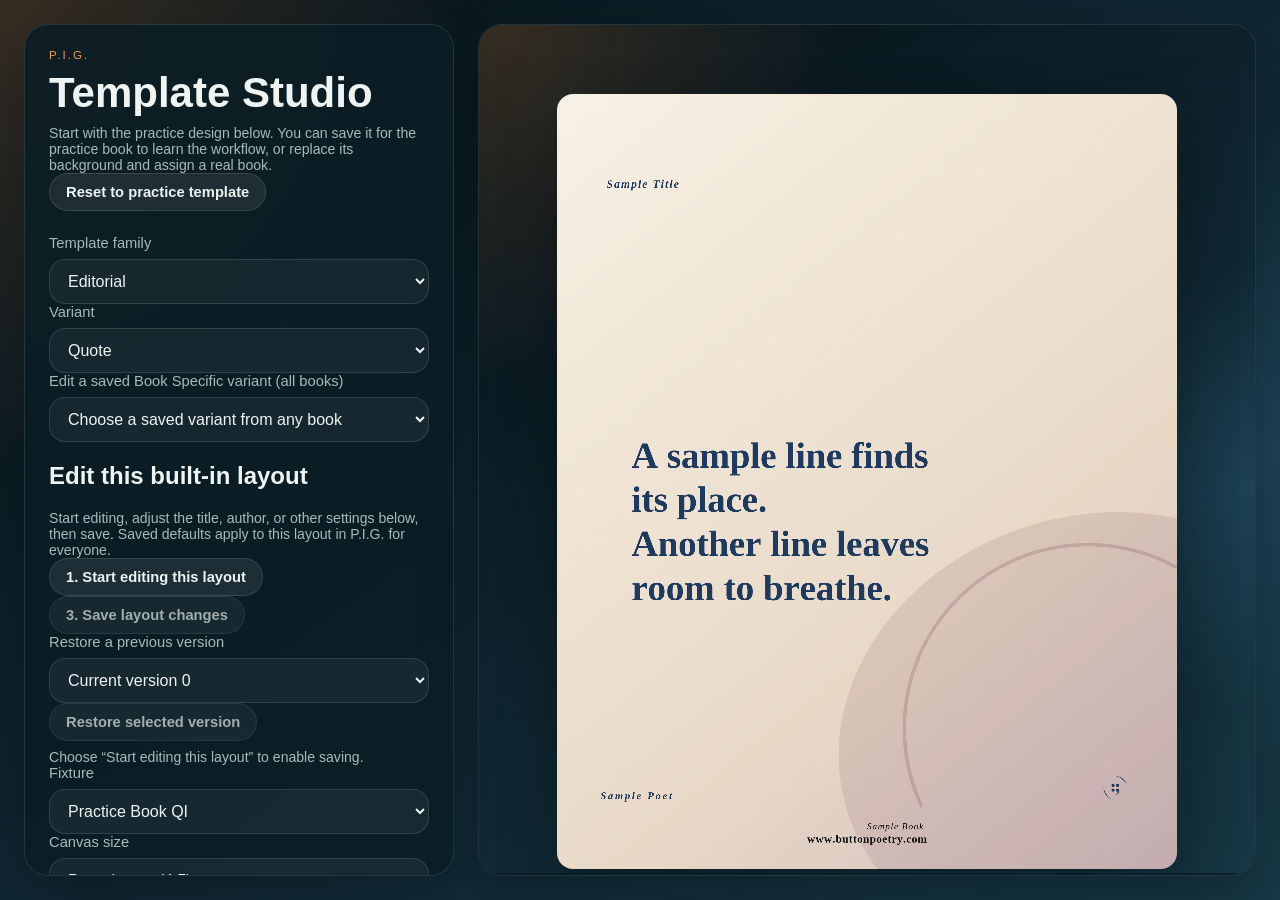
==== commit d9c64d52: "Clarify named variants and preview chapbook badge year" ====
--- a/template-studio.html
+++ b/template-studio.html
@@ -99,11 +99,11 @@
 
         <div class="panel-block" id="studioNamedVariantBlock" hidden>
           <h2>Named variant</h2>
-          <p class="supporting-text">Start editing a layout above, then save a separate variant. Select a named variant from the Variant menu to revise it. The starter layout stays available. Separate background uploads remain in the Book Specific workflow.</p>
+          <p class="supporting-text">A new named variant copies the selected layout, including its background and fixed artwork. Edit its settings below, then save the copy. To use a new base graphic, use the Book Specific upload workflow.</p>
           <label class="block-label" for="studioNamedVariantName">Variant name</label>
           <input id="studioNamedVariantName" type="text" maxlength="120" placeholder="e.g. Large title" />
           <div class="button-row">
-            <button id="studioSaveNamedVariant" class="secondary-button inline-button" type="button" disabled>Save as new variant</button>
+            <button id="studioSaveNamedVariant" class="secondary-button inline-button" type="button" disabled>Save copy as new variant</button>
             <button id="studioUpdateNamedVariant" class="secondary-button inline-button" type="button" disabled>Update selected variant</button>
             <button id="studioArchiveNamedVariant" class="ghost-button inline-button" type="button" disabled>Archive selected variant</button>
           </div>
@@ -244,9 +244,11 @@
           <label class="block-label" for="studioWebsiteSize">Website text size (% of width)</label>
           <input id="studioWebsiteSize" type="number" min="1" max="5" step="0.1" placeholder="Template default: 1.8" />
           <h3>Chapbook winner badge</h3>
-          <p class="supporting-text">Use the Chapbook Winner fixture to preview the award year. The badge does not replace the book title.</p>
+          <p class="supporting-text">Choose the Chapbook Winner fixture, or turn the badge on and enter a test year below. The test year is for preview only; live graphics use the winner year from Poetry Please. The badge does not replace the book title.</p>
           <label class="block-label" for="studioChapbookBadgeEnabled">Badge</label>
           <select id="studioChapbookBadgeEnabled"><option value="">Show for chapbook winners</option><option value="on">On</option><option value="off">Off</option></select>
+          <label class="block-label" for="studioChapbookBadgePreviewYear">Test winner year (preview only)</label>
+          <input id="studioChapbookBadgePreviewYear" type="number" min="1900" max="2100" step="1" value="2024" />
           <label class="block-label" for="studioChapbookBadgeX">Badge center X (%)</label>
           <input id="studioChapbookBadgeX" type="number" min="0" max="100" step="1" placeholder="Template default: 85" />
           <label class="block-label" for="studioChapbookBadgeY">Badge center Y (%)</label>
@@ -292,6 +294,6 @@
       </section>
     </main>
 
-    <script src="./template-studio.js?v=20261104-chapbook-badge"></script>
+    <script src="./template-studio.js?v=20261104-chapbook-preview-year"></script>
   </body>
 </html>
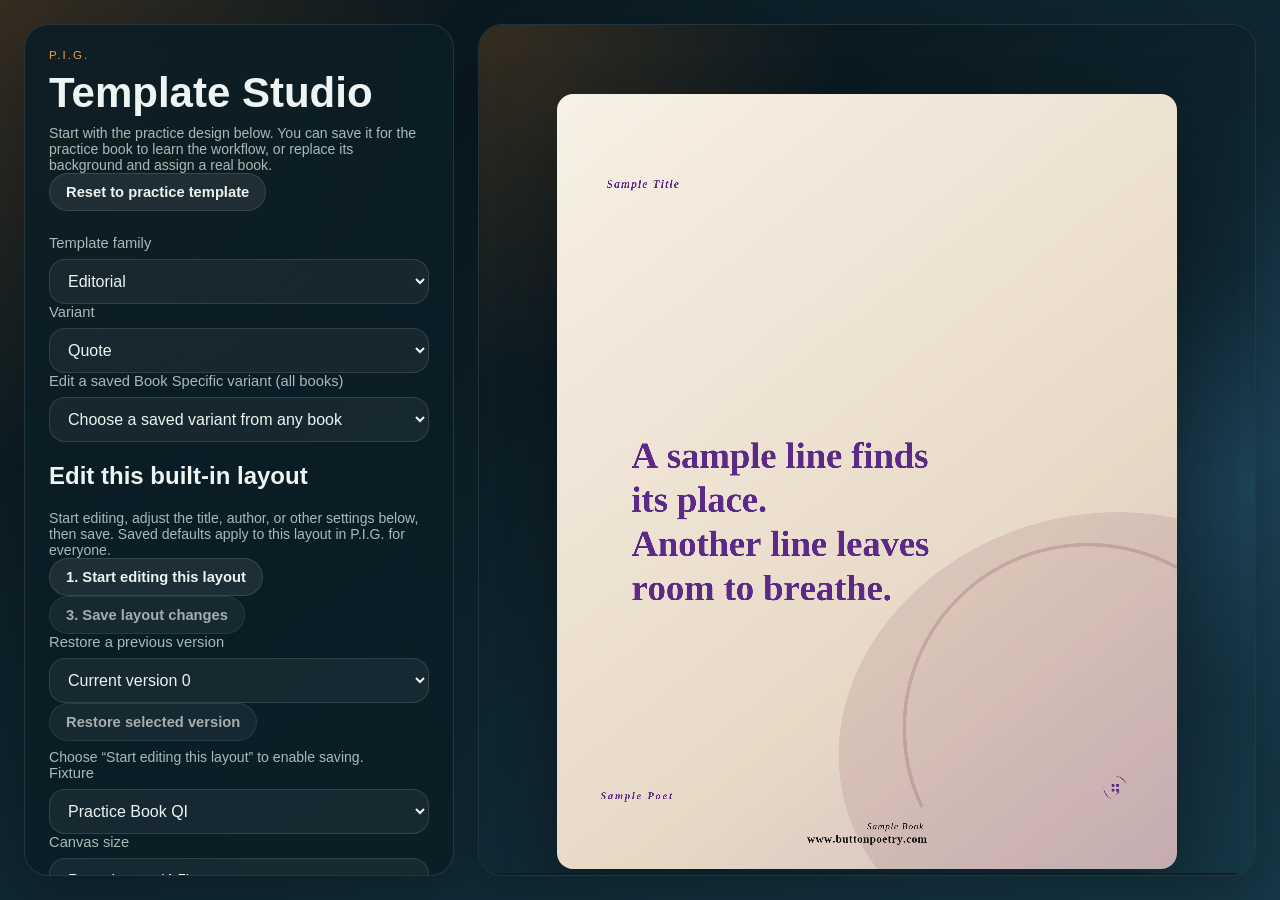
==== commit b87d2cc3: "Save uploaded backgrounds with Studio named variants" ====
--- a/template-studio.html
+++ b/template-studio.html
@@ -99,7 +99,7 @@
 
         <div class="panel-block" id="studioNamedVariantBlock" hidden>
           <h2>Named variant</h2>
-          <p class="supporting-text">A new named variant copies the selected layout, including its background and fixed artwork. Edit its settings below, then save the copy. To use a new base graphic, use the Book Specific upload workflow.</p>
+          <p class="supporting-text">A new named variant starts from the selected layout. Upload its own background below, or keep the starter’s. For a clean starting point, choose Editorial → Minimal. Edit the settings, then save the variant.</p>
           <label class="block-label" for="studioNamedVariantName">Variant name</label>
           <input id="studioNamedVariantName" type="text" maxlength="120" placeholder="e.g. Large title" />
           <div class="button-row">
@@ -131,8 +131,8 @@
         <div class="panel-block" id="studioBaseGraphicBlock" hidden>
           <label class="block-label" for="studioBaseGraphic">Replace the base graphic</label>
           <input id="studioBaseGraphic" type="file" accept="image/png,image/jpeg" />
-          <p class="supporting-text">PNG or JPEG, up to 12 MB and 6000 × 6000 pixels. The source stays in your browser while you design.</p>
-          <button id="clearStudioBaseGraphic" class="secondary-button inline-button" type="button" hidden>Remove preview graphic</button>
+          <p class="supporting-text">PNG or JPEG, up to 12 MB and 6000 × 6000 pixels. A background saved with a named variant is shared in P.I.G.</p>
+          <button id="clearStudioBaseGraphic" class="secondary-button inline-button" type="button" hidden>Remove background</button>
           <p id="studioBaseGraphicStatus" class="supporting-text" role="status"></p>
         </div>
 
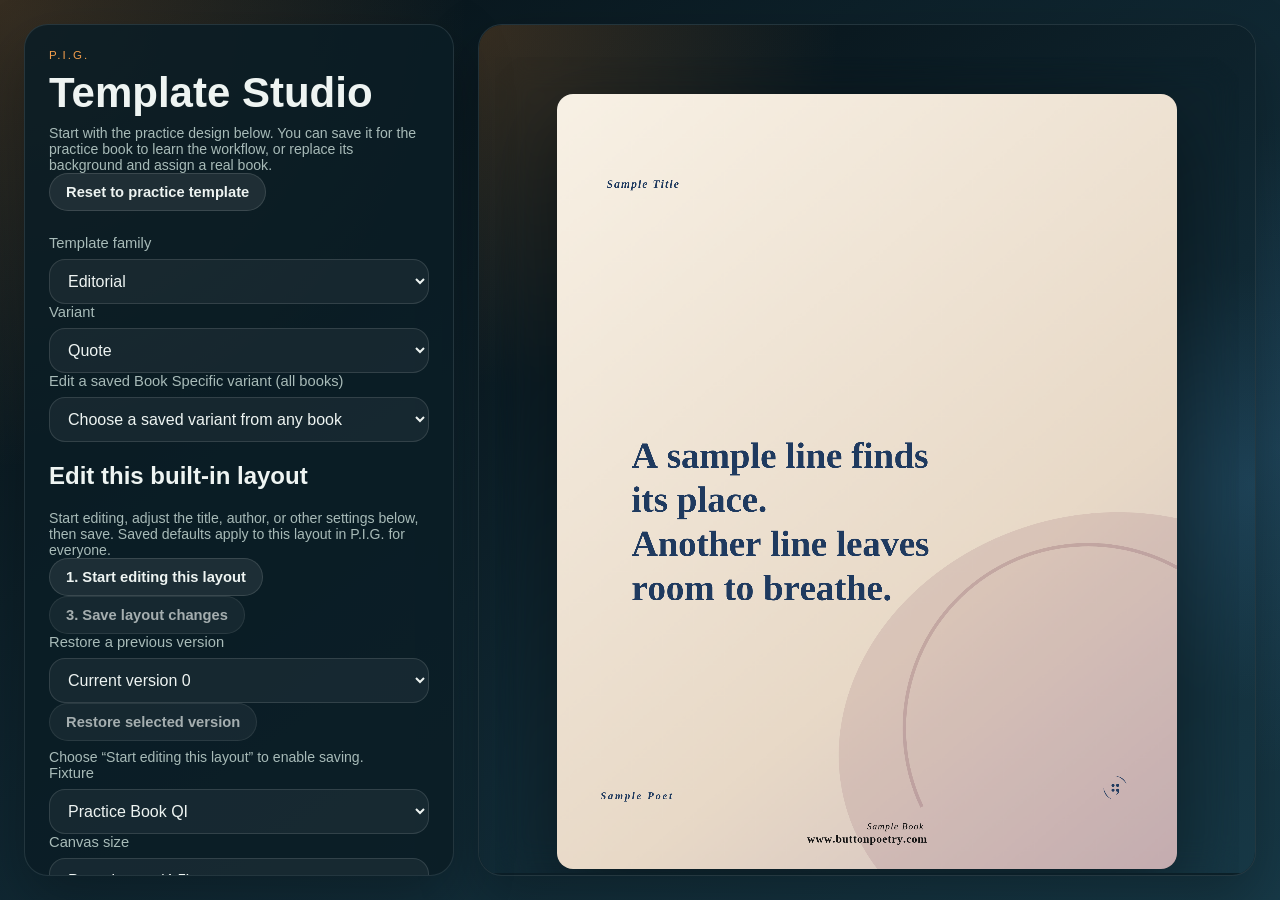
==== commit 9c845f6f: "Add QI text rotation and Zilla Slab font" ====
--- a/template-studio.html
+++ b/template-studio.html
@@ -175,9 +175,12 @@
             <option value="Palatino">Palatino</option>
             <option value="Helvetica">Helvetica</option>
             <option value="Courier Prime">Courier Prime</option>
+            <option value="Zilla Slab">Zilla Slab</option>
           </select>
           <label class="block-label" for="studioBodyFontSize">Poem font size</label>
           <input id="studioBodyFontSize" type="number" min="24" max="180" placeholder="Starter default" />
+          <label class="block-label" for="studioTextRotation">Poem text rotation (°)</label>
+          <input id="studioTextRotation" type="number" min="-15" max="15" step="1" placeholder="Starter default (0)" />
           <label class="block-label" for="studioTextX">Poem position X (%)</label>
           <input id="studioTextX" type="number" min="0" max="100" placeholder="Starter default" />
           <label class="block-label" for="studioTextAnchor">Poem box X anchors from</label>
@@ -294,6 +297,6 @@
       </section>
     </main>
 
-    <script src="./template-studio.js?v=20261104-chapbook-preview-year"></script>
+    <script src="./template-studio.js?v=20261117-qi-font-rotation"></script>
   </body>
 </html>
--- a/styles.css
+++ b/styles.css
@@ -421,6 +421,12 @@
   gap: 12px;
   align-items: center;
   flex-wrap: wrap;
+}
+
+.card-select-toolbar > select {
+  flex: 1 1 180px;
+  min-width: 0;
+  width: auto;
 }
 
 .panel-row {
